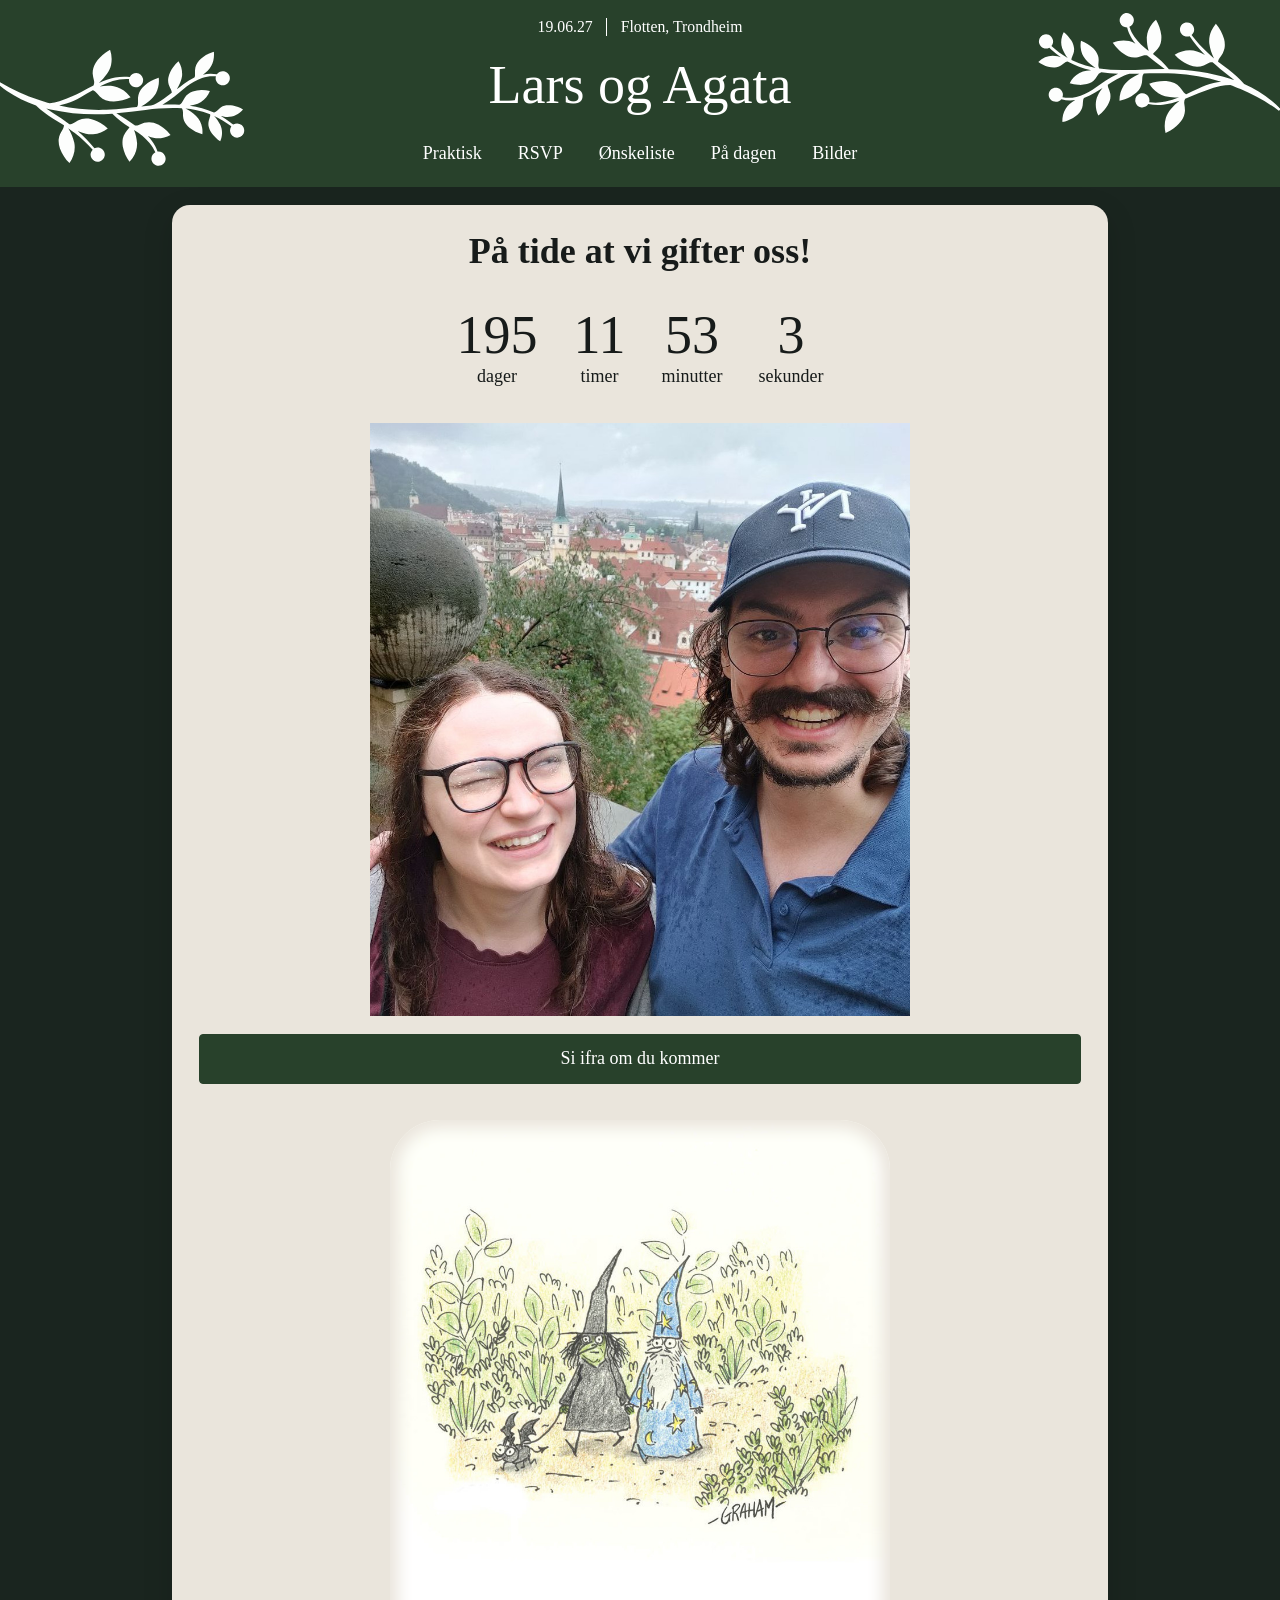
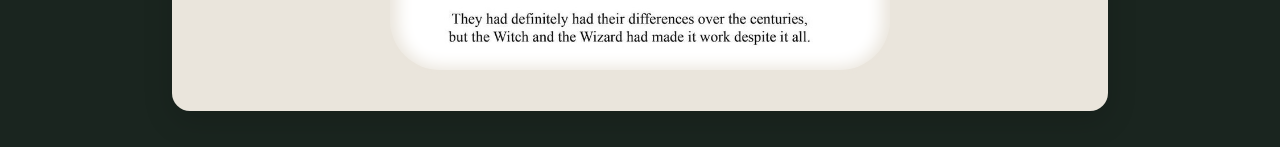
==== index.html @ 9784cf11 "forts" ====
<!DOCTYPE html>
<html lang="nb">
   <head>
    <title>Lars og Agata</title>
    <meta name="viewport" content="width=device-width, initial-scale=1" />
    <link rel="stylesheet" href="style.css" />
    <link rel="icon" href="favicon.svg" type="image/svg+xml">
   </head>
   <body>
      <div id="header"></div>
      <main class="index-text">
         <h1>På tide at vi gifter oss!</h1>
         <div class="index-content">
            <div id="countdown">
               <div class="countdown--card">
                  <div id="countdown--days">-</div>
                  <div class="countdown--label">dager</div>
               </div>
            <div class="countdown--card">
               <div id="countdown--hours">-</div>
               <div class="countdown--label">timer</div>
            </div>
            <div class="countdown--card">
               <div id="countdown--minutes">-</div>
               <div class="countdown--label">minutter</div>
            </div>
            <div class="countdown--card">
               <div id="countdown--seconds">-</div>
               <div class="countdown--label">sekunder</div>
            </div>
         </div>
         <img src="images/us.jpg" class="image-us" />
         <a href="./RSVP.html" class="button">Si ifra om du kommer</a>
      </div>

         <div class="main--bottom">
            <div class="img--blurred-container">
                <img src="./images/WitchWizardLove_cropped.jpg" alt="Heks og trollmann går en tur" class="img--blurred">
                <div class="img--blurred-block"></div>
            </div>
         </div>
      </main>
   </body> 
   <script src="js/include.js"></script>
   <script src="js/countdown.js"></script>
</html>
---- style.css ----
:root {
    --color-primary:  rgb(32, 114, 87);
    --color-primary:  #1F2A24;
    --color-primary:  #28412B;
    --color-bg:rgb(12, 56, 41);
    --color-bg: #28412B;
    --color-bg:rgb(26, 37, 31);
    --color-surface-main:rgb(201, 221, 214);
    --color-surface-main:#F4F1EA;
    --color-surface-main:#EAE5DC;
    --color-text-default: rgb(23, 27, 26);
    --color-text-action: #28412B; 
    --color-surface-action: #28412B; 
    --color-text-on-surface-action: white;
    --color-text-on-primary: white;
    --color-text-on-primary-hover: rgb(231, 205, 205);
    --color-text-on-surface-action-hover: rgb(231, 205, 205);
    --transition: 200ms linear;
    --border-radius-component: 4px;
}

*, ::before, ::after {
    box-sizing: border-box;
    transition: color var(--transition), outline-offset var(--transition);
}

*:focus-visible {
    outline: var(--color-primary) 2px solid;
    outline-offset: 2px;
    box-shadow: 0 0 0 2px var(--color-text-on-primary);
}

a {
    color: var(--color-text-action);
}
html, body {
    margin: 0;
    font-size: 18px;

}
body {
    display: flex;
    flex-direction: column;
    min-height: 100vh;
    background-color: var(--color-bg);
    font-family: Georgia, 'Times New Roman', Times, serif;
    color: var(--color-text-default);
    
}

.banner {
    padding: 1rem 0.5rem 0.75rem 0.5rem;
    background-color: var(--color-primary);
    display: flex;
    gap: 1rem;
    flex-direction: column;
    align-items: center;
    color: var(--color-text-on-primary);

     @media only screen and (max-width: 450px) {
     padding: 1rem .25rem; 
    }
}

.logo {
    font-size: 3rem;
    
}

nav {
    display: flex;
    @media only screen and (max-width: 540px) {
        display: none; 
        flex-direction: column;
    }
}

nav.showMenu {
    display: flex;
}

#nav-button {
    @media only screen and (min-width: 540px) {
        display: none; 
    }

}

.banner a {
    color:inherit;
    display: block;
    text-decoration: none;
    
    &:hover {
        color: var(--color-text-on-primary-hover);
    }
}

.banner__decor {
    fill-rule: evenodd;
    clip-rule: evenodd;
    image-rendering: smooth;
    text-rendering: geometricPrecision;
    shape-rendering: geometricPrecision;
    position: absolute;

    @media only screen and (min-width: 920px) {
        width:186px;
        height:198px;
    }

    @media only screen and (max-width: 920px) {
        display: none;
    }
    
}

.banner__decor--left {
    left: 39px;
    top: 0;
    rotate: 140deg;
}

.banner__decor--right {
    right: 39px;
    top: -17px;
    rotate: -35deg;
}

.nav-link {
    padding: .5rem 1rem;
}

.date-place {
    display: flex;
    gap: .75rem;
    font-size: .875rem;
}

.date-place--separator {
    border-left: 1px solid var(--color-text-on-primary);
}

h1, h2 {
    font-family: "Palatino Linotype", Palatino, serif;
}

h1, h2, h3, h4 {
    margin-block: 0 0.4em;
    padding-top: 0.7em;
}

p {
    margin-block: 0 1em;
}

main {
    min-height: 100%;
    display: flex;
    flex-direction: column;
    position: relative;
    flex: 1;
    width: 52rem;
    margin-inline: auto;
    margin-block: 1rem 2rem;
    border-radius: 1rem;
    padding-inline: 1.5rem;
    background-color: var(--color-surface-main);
    box-shadow: 0 10px 30px rgba(0,0,0,0.15);
    @media only screen and (max-width: 940px) {
        margin-block: 0;
        width: 100%;
        padding-inline: 1rem;
        border-radius: 0;
    }
}

.index-text {
    text-align: center;
}

.index-content {
    display: flex;
    flex-direction: column;
    gap: 1rem;
}

.image-us {
    max-width: 30rem;
    align-self: center;
}

#countdown {
    font-size: 3rem;
    display: flex;
    gap: 2rem;
    justify-content: center;
    margin: 1rem;
    @media only screen and (max-width: 450px) {
        font-size: 2rem; 
        gap: 1.5rem; 
    }
}

.countdown--label {
    font-size: 1rem;

}

button, .button {
    cursor: pointer;
    background-color: var(--color-surface-action);
    border: 1px solid var(--color-surface-action);
    color: var(--color-text-on-surface-action);
    font-family: inherit;
    font-size: 1rem;
    padding: .75rem;
    border-radius: var(--border-radius-component);
    text-decoration: none;
    &:hover {
        color: var(--color-text-on-surface-action-hover);
    }
    &:has(svg) {
        display: flex;
        gap: .25rem;
        align-items: center;
    }
    svg {
        color: inherit;
        stroke-color: inherit;
    }
}

.qr-container {
    display: flex;
    flex-direction: column;
    align-items: center;
    gap: 1rem;
    align-self: center;
    border: 1px solid var(--color-bg);
    background-color: white;
    border-radius: var(--border-radius-component);
    padding: 1rem;
    max-width: 20rem;

    img {
        width: 100%;
    }
    a {
        font-size: 1.5rem;
    }
}

.main--bottom {
    margin-top: auto;
    padding-block-start: 2rem;
}

.img--blurred-container {
    margin: auto;
    border-radius: 50px;
    margin-block-end: 2rem;
    margin-inline-start: 50%;
    transform: translate(-50%);
    width: 500px;   

    @media only screen and (max-width: 500px) {
     width: 100%;   
    }
}

.img--blurred {
    border-radius: 50px;
    width: 100%;
}

.img--blurred-block {
    width: 100%;
    position: absolute;
    bottom: 0px;
    top: 0px;
    box-shadow: inset 0 0 16px 8px var(--color-surface-main);
    border-radius: 50px;
}
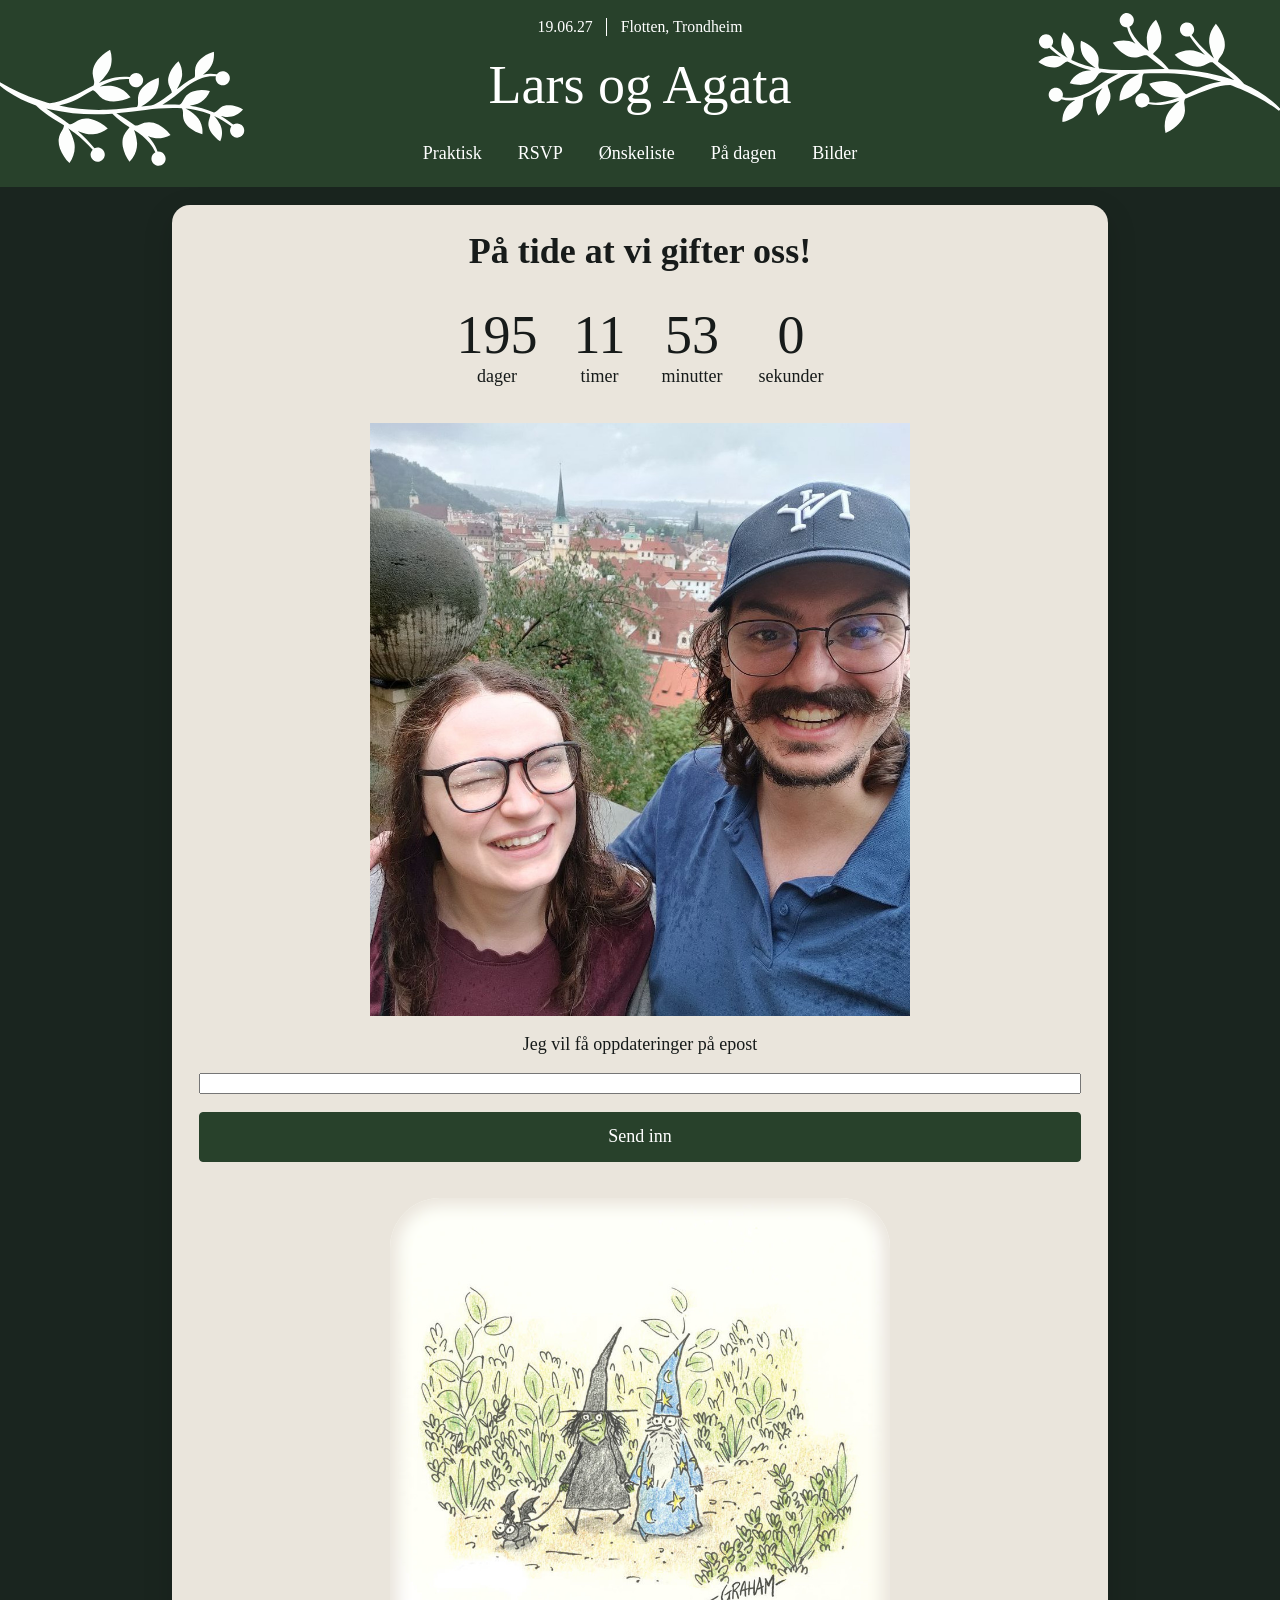
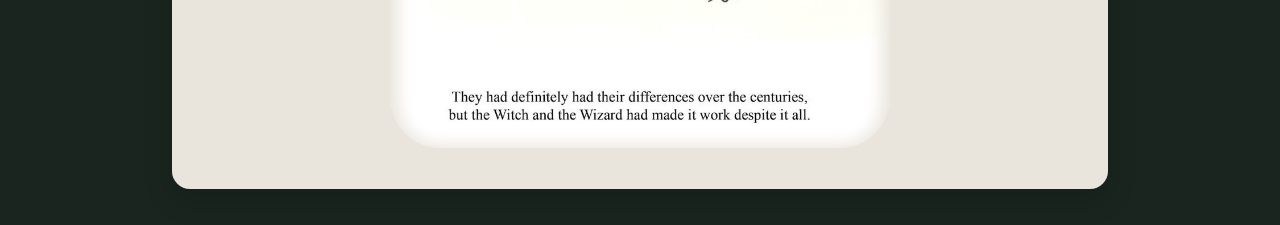
==== commit ee6d3a17: "forts" ====
--- a/index.html
+++ b/index.html
@@ -13,24 +13,34 @@
          <div class="index-content">
             <div id="countdown">
                <div class="countdown--card">
-                  <div id="countdown--days">-</div>
+                  <div id="countdown--days">
+                     <span class="loader" />
+                  </div>
                   <div class="countdown--label">dager</div>
                </div>
-            <div class="countdown--card">
-               <div id="countdown--hours">-</div>
-               <div class="countdown--label">timer</div>
+               <div class="countdown--card">
+                  <div id="countdown--hours">
+                     <span class="loader" />
+                  </div>
+                  <div class="countdown--label">timer</div>
+               </div>
+               <div class="countdown--card">
+                  <div id="countdown--minutes">
+                     <span class="loader" />
+                  </div>
+                  <div class="countdown--label">minutter</div>
+               </div>
+               <div class="countdown--card">
+                  <div id="countdown--seconds">
+                     <span class="loader" />
+                  </div>
+                  <div class="countdown--label">sekunder</div>
+               </div>
             </div>
-            <div class="countdown--card">
-               <div id="countdown--minutes">-</div>
-               <div class="countdown--label">minutter</div>
-            </div>
-            <div class="countdown--card">
-               <div id="countdown--seconds">-</div>
-               <div class="countdown--label">sekunder</div>
-            </div>
-         </div>
-         <img src="images/us.jpg" class="image-us" />
-         <a href="./RSVP.html" class="button">Si ifra om du kommer</a>
+            <img src="images/us.jpg" class="image-us" />
+            <label for="updates">Jeg vil få oppdateringer på epost</label>
+            <input id="updates" />
+            <button>Send inn</button>
       </div>
 
          <div class="main--bottom">
--- a/style.css
+++ b/style.css
@@ -186,8 +186,13 @@
 }
 
 .image-us {
-    max-width: 30rem;
+    width: 540px;
     align-self: center;
+    @media only screen and (max-width: 560px) {
+        width: 100%;
+        margin-inline: -1rem;
+    }
+
 }
 
 #countdown {
@@ -281,4 +286,23 @@
     top: 0px;
     box-shadow: inset 0 0 16px 8px var(--color-surface-main);
     border-radius: 50px;
-}+}
+
+.loader {
+    width: 0.95em;
+    height: 0.95em;
+    border: 4px solid var(--color-text-action);
+    border-bottom-color: transparent;
+    border-radius: 50%;
+    display: inline-block;
+    animation: rotation 1s linear infinite;
+}
+
+@keyframes rotation {
+    0% {
+        transform: rotate(0deg);
+    }
+    100% {
+        transform: rotate(360deg);
+    }
+} 
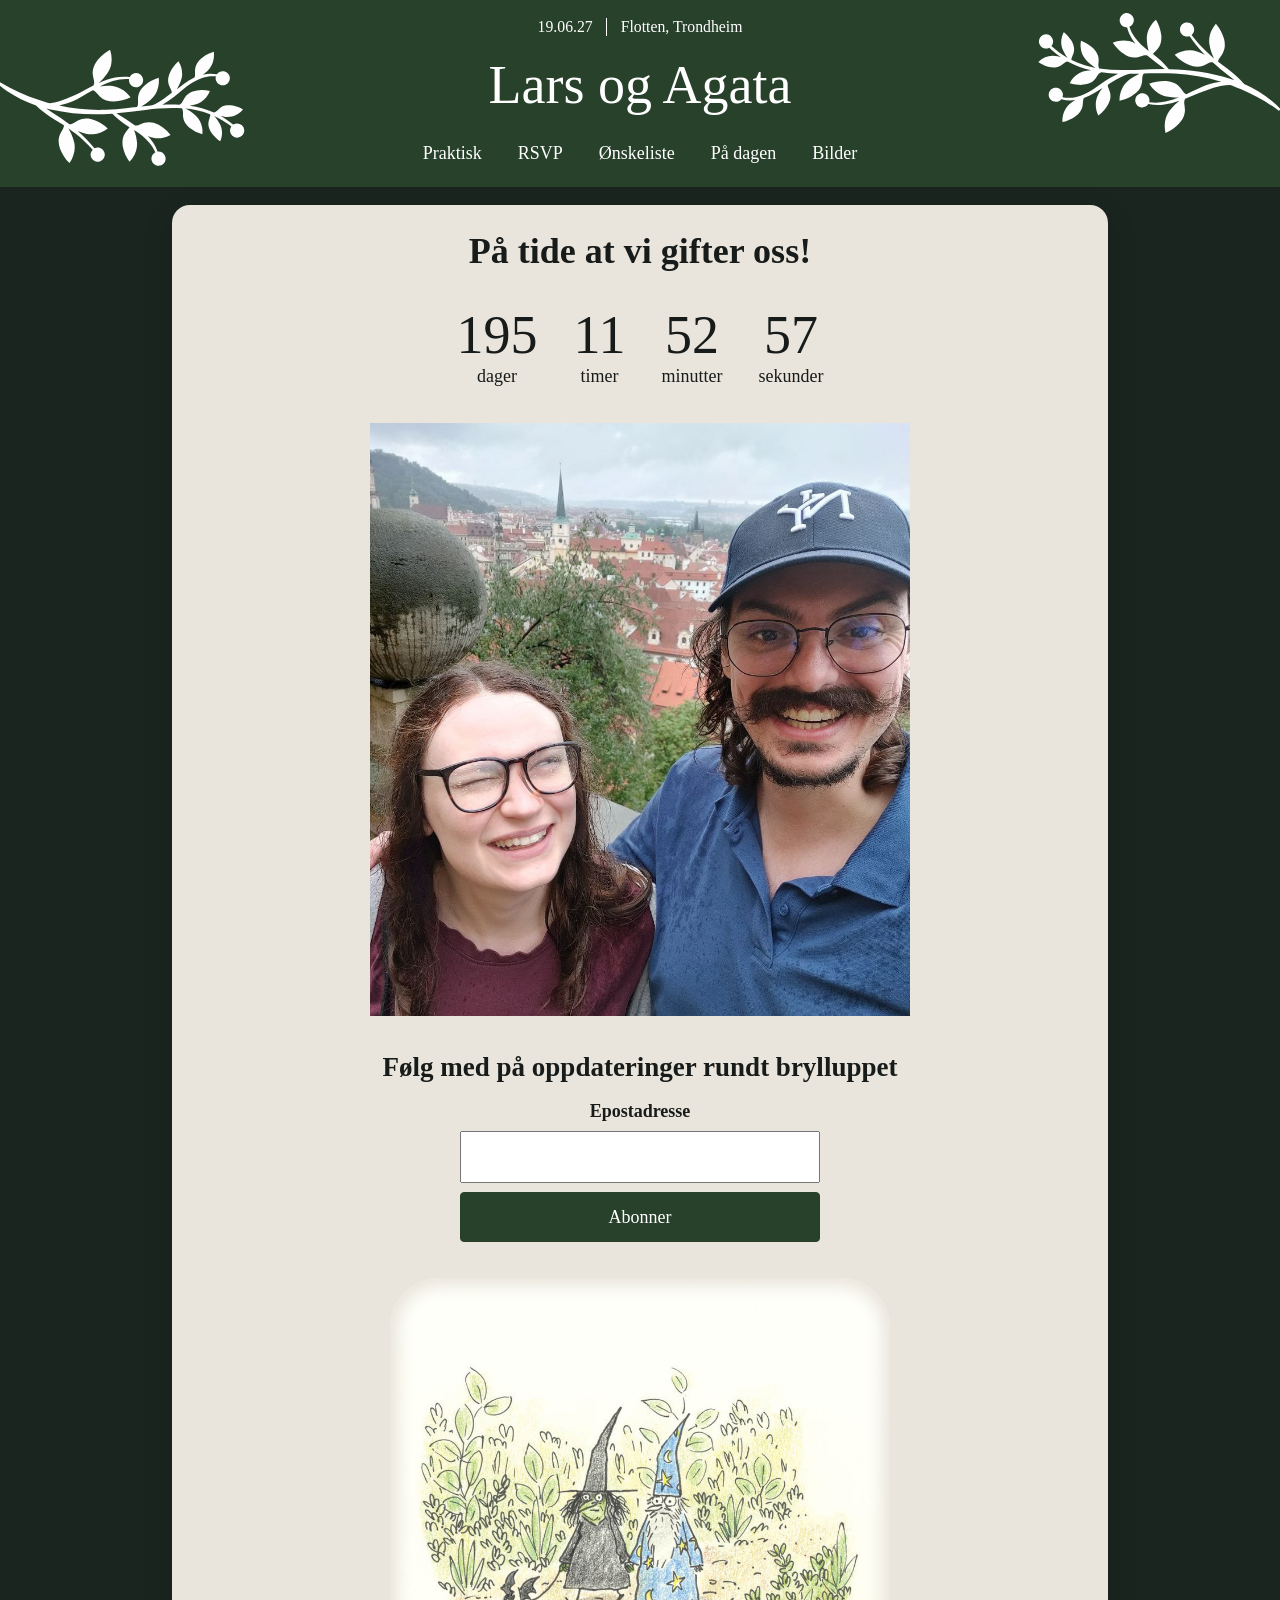
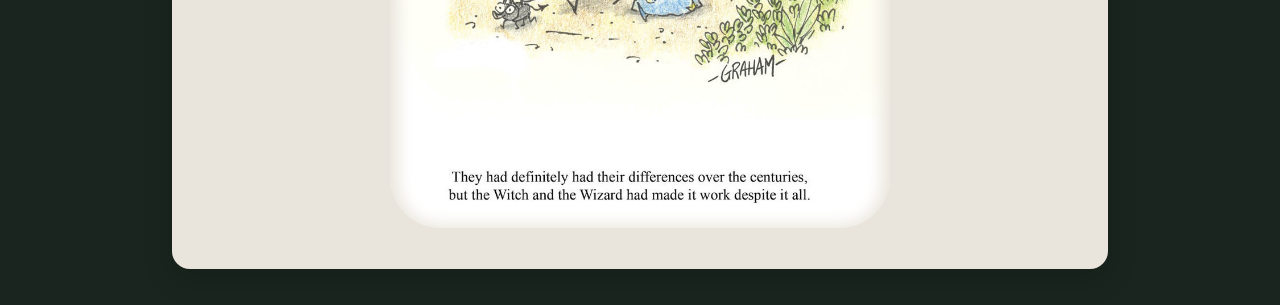
==== commit 4aeb1601: "newsletter setup" ====
--- a/index.html
+++ b/index.html
@@ -37,10 +37,22 @@
                   <div class="countdown--label">sekunder</div>
                </div>
             </div>
-            <img src="images/us.jpg" class="image-us" />
-            <label for="updates">Jeg vil få oppdateringer på epost</label>
-            <input id="updates" />
-            <button>Send inn</button>
+            <img src="images/us.jpg" class="image-us" alt="Agata og Lars" />
+            <form
+               action="https://buttondown.com/api/emails/embed-subscribe/largehendrix"
+               method="post"
+            >
+               <h2>
+                  Følg med på oppdateringer rundt brylluppet
+               </h2>
+
+               <div class="newsletter-form-group">
+                  
+                  <label for="bd-email">Epostadresse</label>
+                  <input type="email" name="email" id="bd-email" />
+                  <button type="submit">Abonner</button>
+               </div>
+            </form>
       </div>
 
          <div class="main--bottom">
--- a/style.css
+++ b/style.css
@@ -209,7 +209,7 @@
 
 .countdown--label {
     font-size: 1rem;
-
+    
 }
 
 button, .button {
@@ -236,6 +236,29 @@
     }
 }
 
+.newsletter-form-group {
+    display: flex;
+    flex-direction: column;
+    gap: .5rem;;
+    margin-top: 1rem;
+    margin-inline: auto;
+    
+    @media only screen and (min-width: 500px) {
+        width: 20rem;
+    }
+}
+
+label {
+    font-weight: 600;
+}
+
+input {
+    font-family: inherit;
+    font-size: 1rem;
+    padding: .75rem;
+
+}
+
 .qr-container {
     display: flex;
     flex-direction: column;
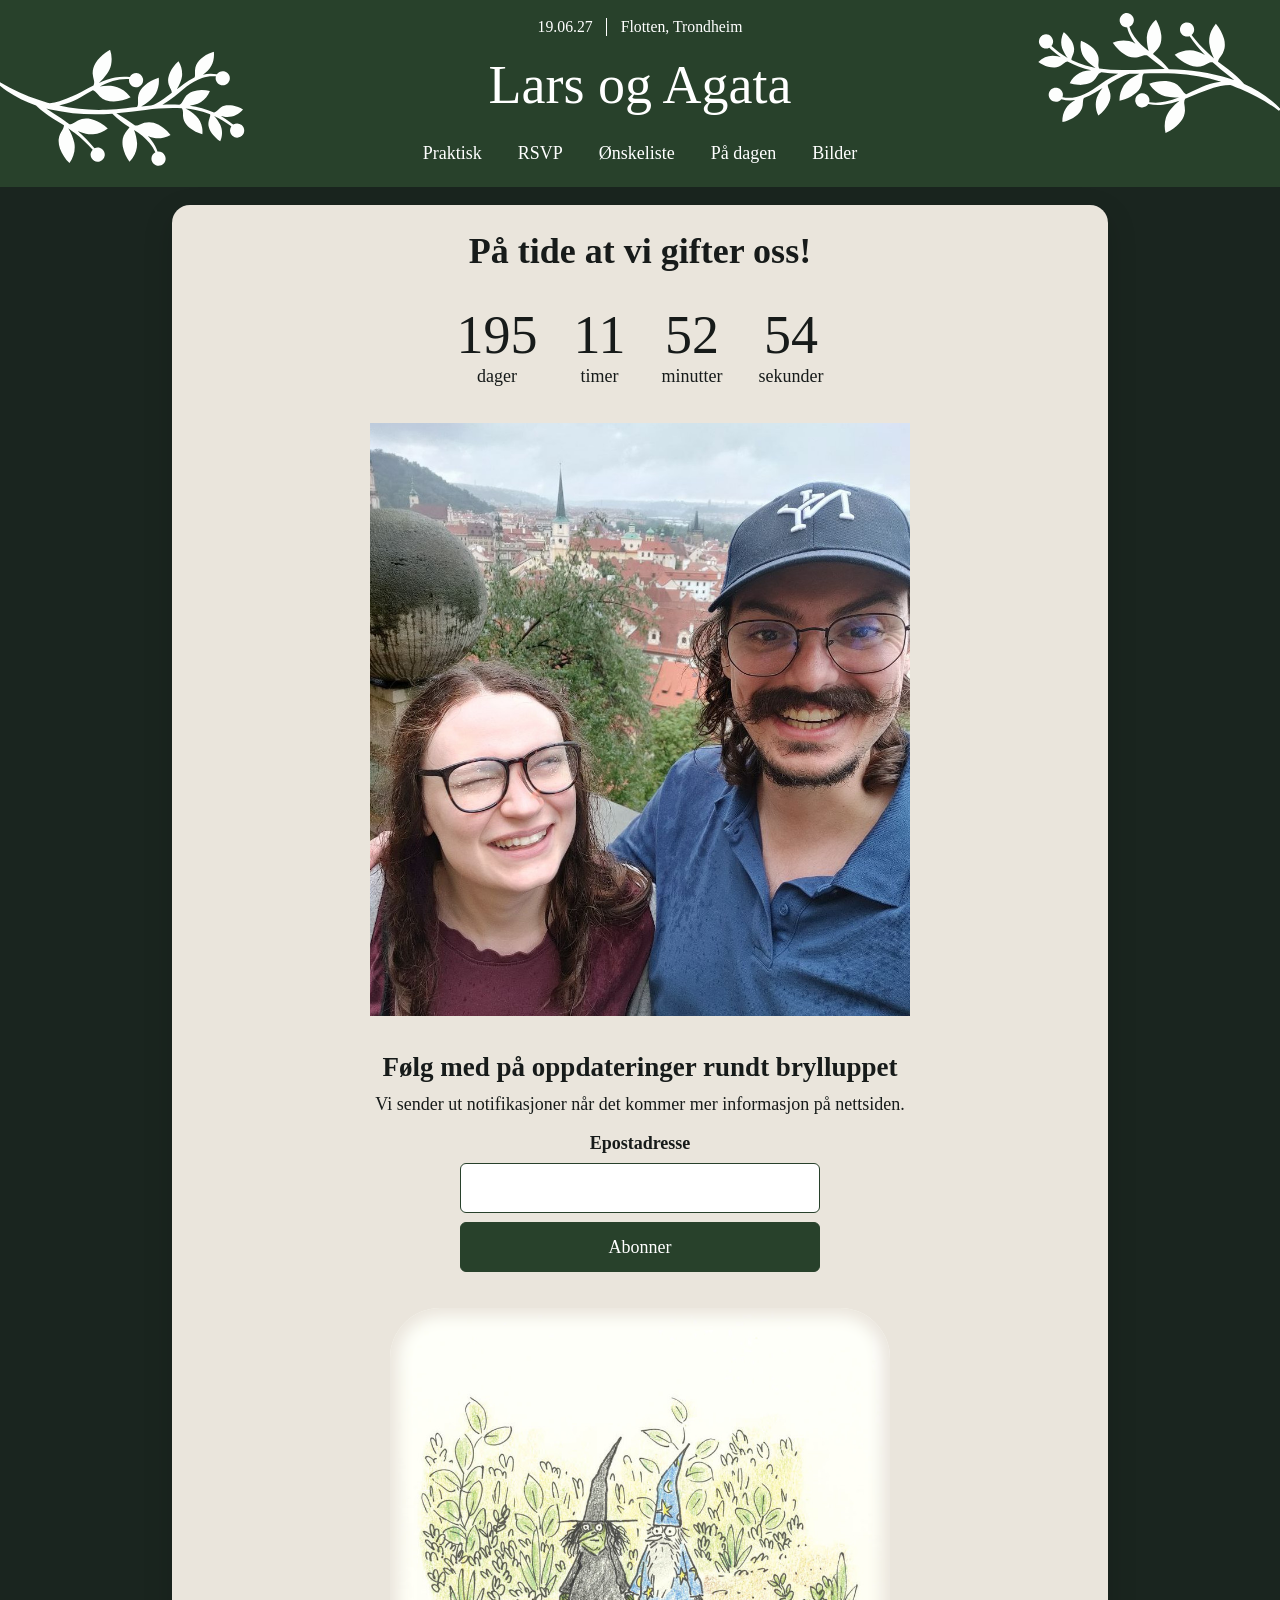
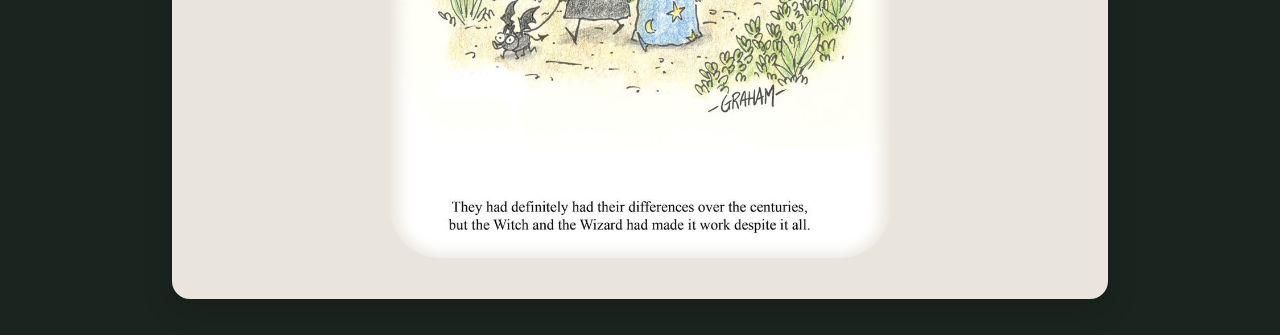
==== commit a4c7f18e: "forts" ====
--- a/index.html
+++ b/index.html
@@ -45,9 +45,8 @@
                <h2>
                   Følg med på oppdateringer rundt brylluppet
                </h2>
-
+               <p>Vi sender ut notifikasjoner når det kommer mer informasjon på nettsiden.</p>
                <div class="newsletter-form-group">
-                  
                   <label for="bd-email">Epostadresse</label>
                   <input type="email" name="email" id="bd-email" />
                   <button type="submit">Abonner</button>
--- a/style.css
+++ b/style.css
@@ -16,7 +16,7 @@
     --color-text-on-primary-hover: rgb(231, 205, 205);
     --color-text-on-surface-action-hover: rgb(231, 205, 205);
     --transition: 200ms linear;
-    --border-radius-component: 4px;
+    --border-radius-component: 6px;
 }
 
 *, ::before, ::after {
@@ -256,6 +256,8 @@
     font-family: inherit;
     font-size: 1rem;
     padding: .75rem;
+    border-radius: var(--border-radius-component);
+    border: 1px solid var(--color-surface-action);
 
 }
 
@@ -270,6 +272,7 @@
     border-radius: var(--border-radius-component);
     padding: 1rem;
     max-width: 20rem;
+    margin-block-start: 1rem;
 
     img {
         width: 100%;
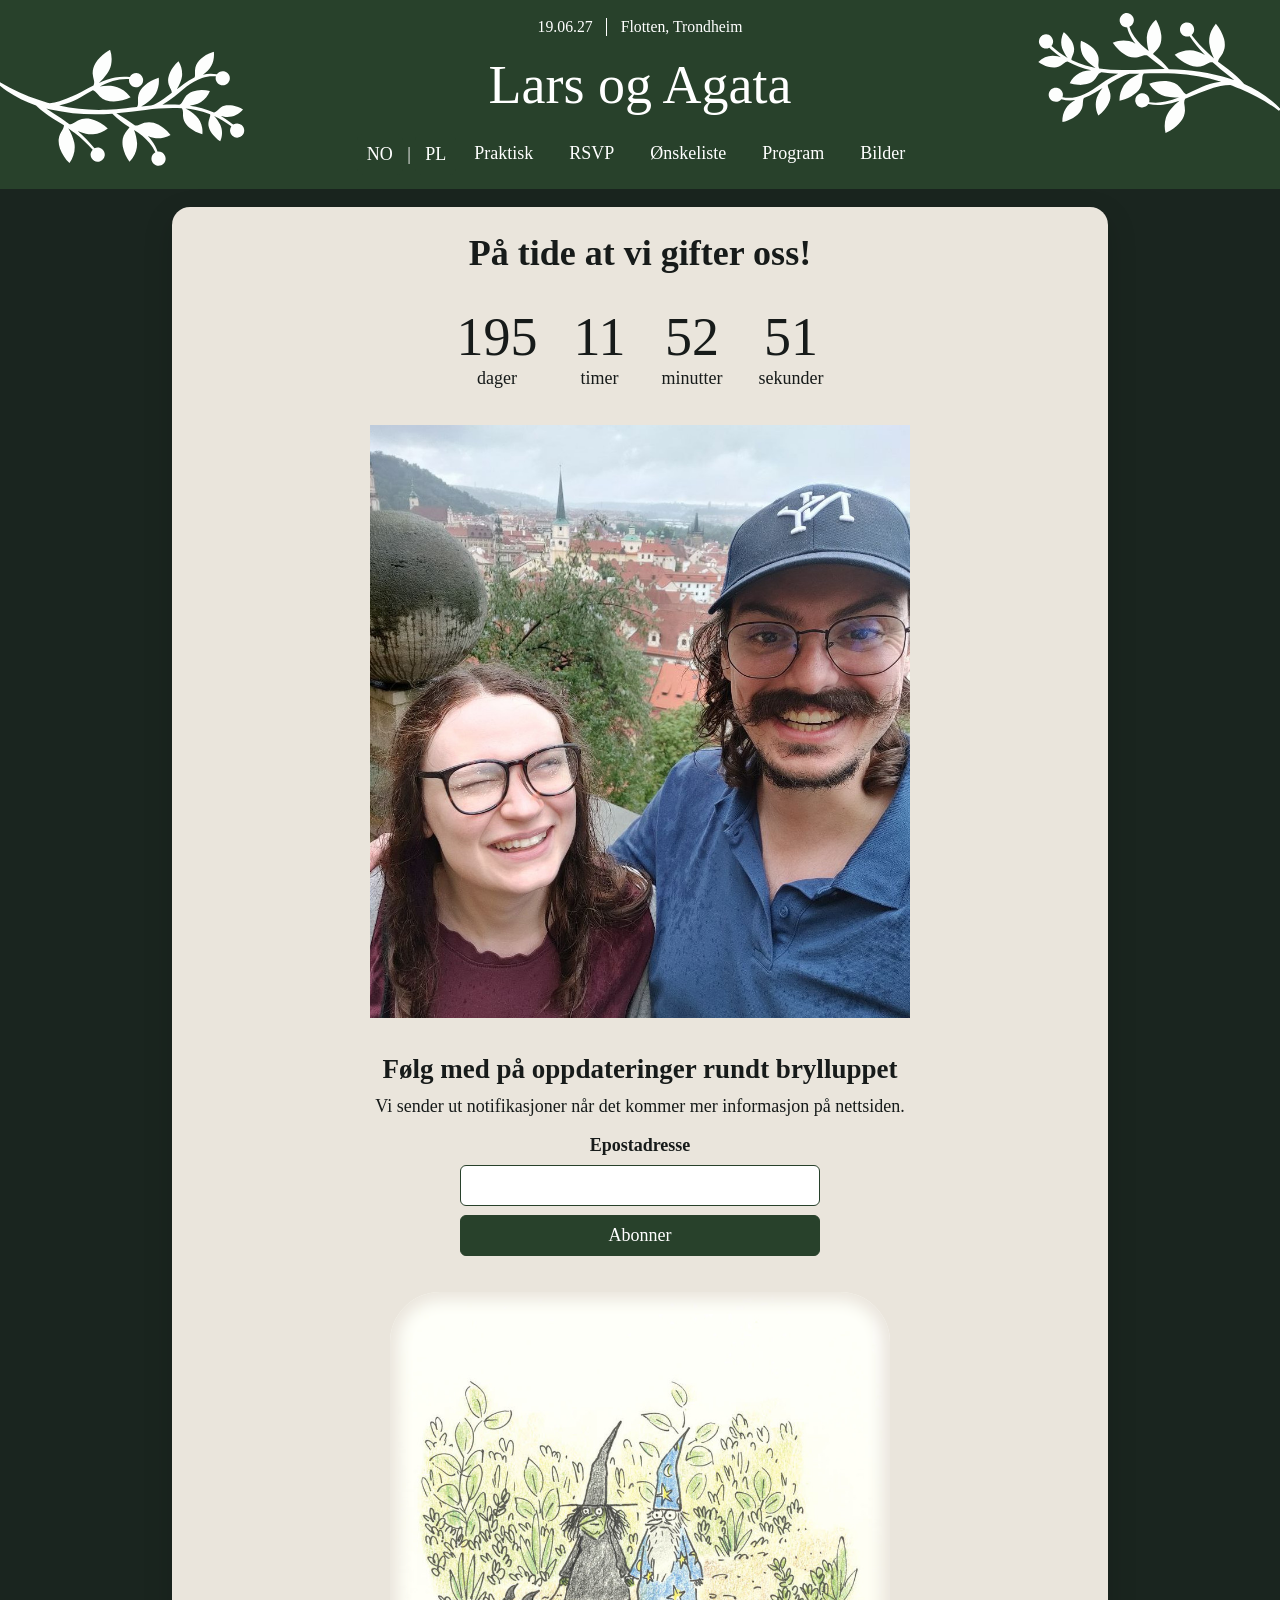
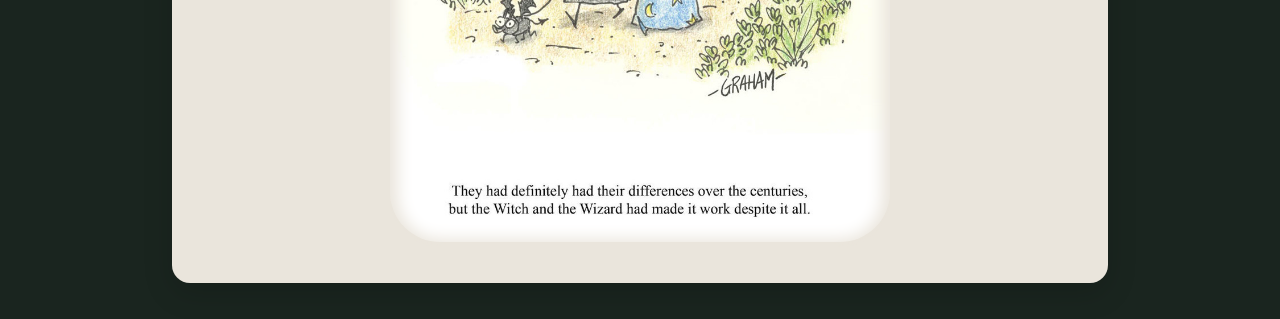
==== commit 39a31ba4: "i18n" ====
--- a/index.html
+++ b/index.html
@@ -9,32 +9,32 @@
    <body>
       <div id="header"></div>
       <main class="index-text">
-         <h1>På tide at vi gifter oss!</h1>
+         <h1 data-i18n="itsTime">På tide at vi gifter oss!</h1>
          <div class="index-content">
             <div id="countdown">
                <div class="countdown--card">
                   <div id="countdown--days">
                      <span class="loader" />
                   </div>
-                  <div class="countdown--label">dager</div>
+                  <div class="countdown--label" data-i18n="days">dager</div>
                </div>
                <div class="countdown--card">
                   <div id="countdown--hours">
                      <span class="loader" />
                   </div>
-                  <div class="countdown--label">timer</div>
+                  <div class="countdown--label" data-i18n="hours">timer</div>
                </div>
                <div class="countdown--card">
                   <div id="countdown--minutes">
                      <span class="loader" />
                   </div>
-                  <div class="countdown--label">minutter</div>
+                  <div class="countdown--label" data-i18n="minutes">minutter</div>
                </div>
                <div class="countdown--card">
                   <div id="countdown--seconds">
                      <span class="loader" />
                   </div>
-                  <div class="countdown--label">sekunder</div>
+                  <div class="countdown--label" data-i18n="seconds">sekunder</div>
                </div>
             </div>
             <img src="images/us.jpg" class="image-us" alt="Agata og Lars" />
@@ -42,14 +42,14 @@
                action="https://buttondown.com/api/emails/embed-subscribe/largehendrix"
                method="post"
             >
-               <h2>
+               <h2 data-i18n="follow">
                   Følg med på oppdateringer rundt brylluppet
                </h2>
-               <p>Vi sender ut notifikasjoner når det kommer mer informasjon på nettsiden.</p>
+               <p data-i18n="notifications">Vi sender ut notifikasjoner når det kommer mer informasjon på nettsiden.</p>
                <div class="newsletter-form-group">
-                  <label for="bd-email">Epostadresse</label>
+                  <label for="bd-email" data-i18n="email">Epostadresse</label>
                   <input type="email" name="email" id="bd-email" />
-                  <button type="submit">Abonner</button>
+                  <button type="submit" data-i18n="subscribe">Abonner</button>
                </div>
             </form>
       </div>
--- a/style.css
+++ b/style.css
@@ -69,7 +69,7 @@
 
 nav {
     display: flex;
-    @media only screen and (max-width: 540px) {
+    @media only screen and (max-width: 690px) {
         display: none; 
         flex-direction: column;
     }
@@ -80,7 +80,7 @@
 }
 
 #nav-button {
-    @media only screen and (min-width: 540px) {
+    @media only screen and (min-width: 690px) {
         display: none; 
     }
 
@@ -103,13 +103,10 @@
     text-rendering: geometricPrecision;
     shape-rendering: geometricPrecision;
     position: absolute;
-
-    @media only screen and (min-width: 920px) {
-        width:186px;
-        height:198px;
-    }
-
-    @media only screen and (max-width: 920px) {
+    width:186px;
+    height:198px;
+
+    @media only screen and (max-width: 1160px) {
         display: none;
     }
     
@@ -219,7 +216,7 @@
     color: var(--color-text-on-surface-action);
     font-family: inherit;
     font-size: 1rem;
-    padding: .75rem;
+    padding: .5rem;
     border-radius: var(--border-radius-component);
     text-decoration: none;
     &:hover {
@@ -255,7 +252,7 @@
 input {
     font-family: inherit;
     font-size: 1rem;
-    padding: .75rem;
+    padding: .5rem;
     border-radius: var(--border-radius-component);
     border: 1px solid var(--color-surface-action);
 
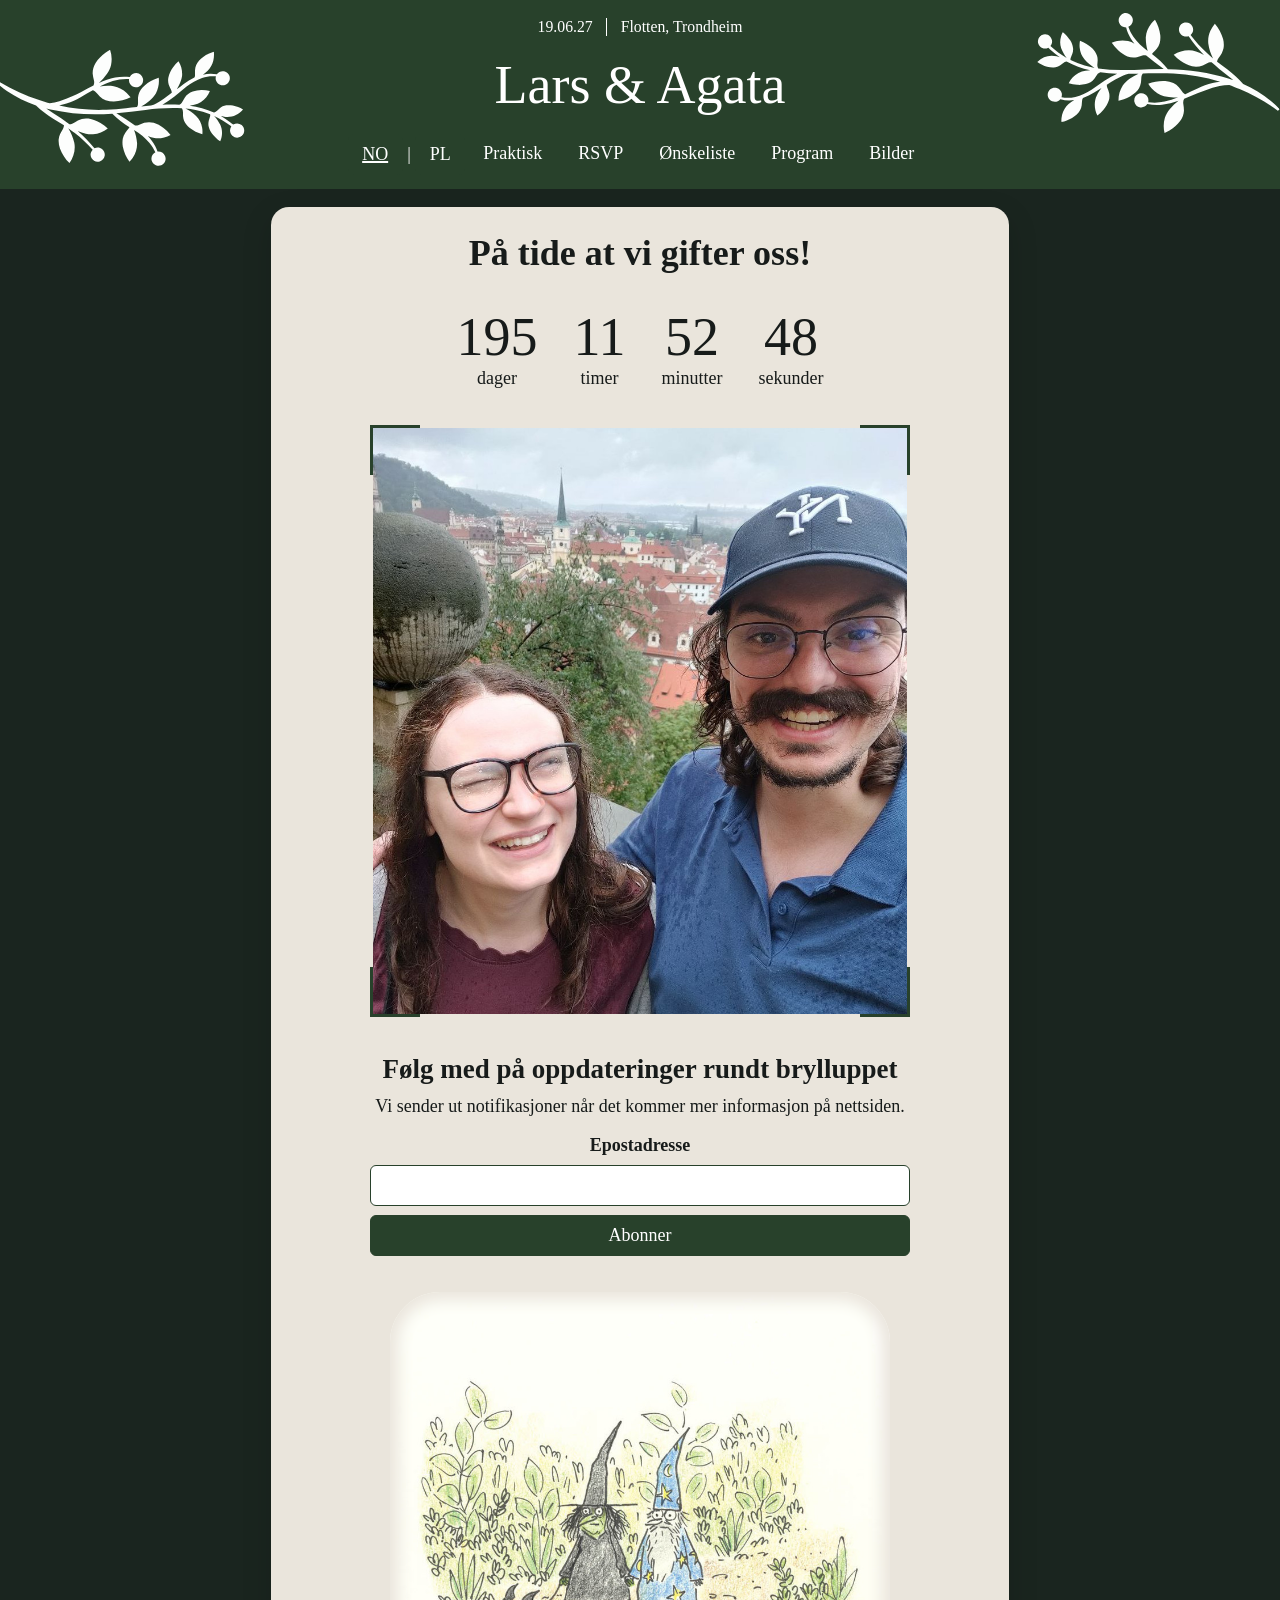
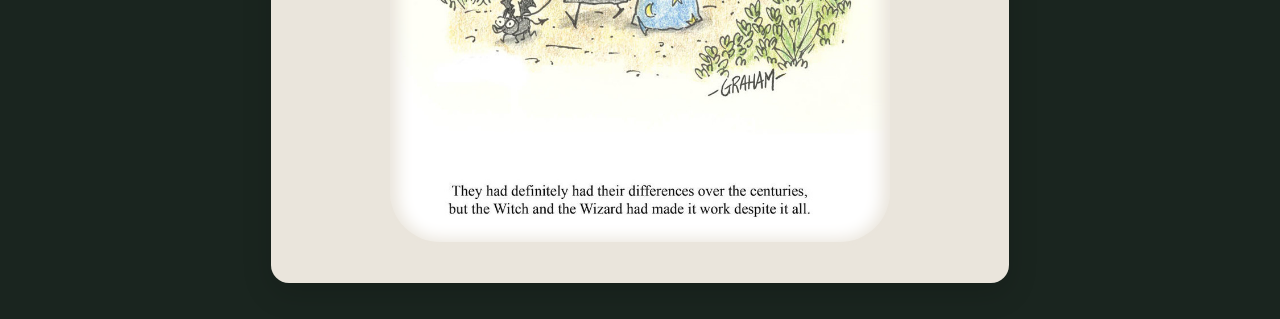
==== commit cc98d8f2: "lang" ====
--- a/index.html
+++ b/index.html
@@ -1,7 +1,7 @@
 <!DOCTYPE html>
 <html lang="nb">
    <head>
-    <title>Lars og Agata</title>
+    <title>Lars & Agata</title>
     <meta name="viewport" content="width=device-width, initial-scale=1" />
     <link rel="stylesheet" href="style.css" />
     <link rel="icon" href="favicon.svg" type="image/svg+xml">
--- a/style.css
+++ b/style.css
@@ -1,20 +1,14 @@
 :root {
-    --color-primary:  rgb(32, 114, 87);
-    --color-primary:  #1F2A24;
     --color-primary:  #28412B;
-    --color-bg:rgb(12, 56, 41);
-    --color-bg: #28412B;
     --color-bg:rgb(26, 37, 31);
-    --color-surface-main:rgb(201, 221, 214);
-    --color-surface-main:#F4F1EA;
     --color-surface-main:#EAE5DC;
     --color-text-default: rgb(23, 27, 26);
     --color-text-action: #28412B; 
     --color-surface-action: #28412B; 
     --color-text-on-surface-action: white;
     --color-text-on-primary: white;
-    --color-text-on-primary-hover: rgb(231, 205, 205);
-    --color-text-on-surface-action-hover: rgb(231, 205, 205);
+    --color-text-on-primary-hover: rgb(230, 210, 210);
+    --color-text-on-surface-action-hover: rgb(230, 210, 210);
     --transition: 200ms linear;
     --border-radius-component: 6px;
 }
@@ -73,6 +67,11 @@
         display: none; 
         flex-direction: column;
     }
+}
+
+nav button[aria-checked="true"] {
+    text-decoration: underline;
+    text-decoration-thickness: 2px;
 }
 
 nav.showMenu {
@@ -119,7 +118,7 @@
 }
 
 .banner__decor--right {
-    right: 39px;
+    right: 40px;
     top: -17px;
     rotate: -35deg;
 }
@@ -157,14 +156,14 @@
     flex-direction: column;
     position: relative;
     flex: 1;
-    width: 52rem;
+    width: 41rem;
     margin-inline: auto;
     margin-block: 1rem 2rem;
     border-radius: 1rem;
-    padding-inline: 1.5rem;
+    padding-inline: 3rem;
     background-color: var(--color-surface-main);
     box-shadow: 0 10px 30px rgba(0,0,0,0.15);
-    @media only screen and (max-width: 940px) {
+    @media only screen and (max-width: 800px) {
         margin-block: 0;
         width: 100%;
         padding-inline: 1rem;
@@ -185,9 +184,16 @@
 .image-us {
     width: 540px;
     align-self: center;
+    --s: 50px; /* the size on the corner */
+    border: 3px solid var(--color-primary);
+    mask:
+        conic-gradient(at var(--s) var(--s),#0000 75%,#000 0)
+        0 0/calc(100% - var(--s)) calc(100% - var(--s)),
+        linear-gradient(#000 0 0) content-box;
+
     @media only screen and (max-width: 560px) {
         width: 100%;
-        margin-inline: -1rem;
+        
     }
 
 }
@@ -206,7 +212,6 @@
 
 .countdown--label {
     font-size: 1rem;
-    
 }
 
 button, .button {
@@ -233,6 +238,10 @@
     }
 }
 
+nav button {
+    padding-inline: .75rem;
+}
+
 .newsletter-form-group {
     display: flex;
     flex-direction: column;
@@ -240,8 +249,8 @@
     margin-top: 1rem;
     margin-inline: auto;
     
-    @media only screen and (min-width: 500px) {
-        width: 20rem;
+    @media only screen and (min-width: 600px) {
+        width: 30rem;
     }
 }
 
@@ -255,7 +264,6 @@
     padding: .5rem;
     border-radius: var(--border-radius-component);
     border: 1px solid var(--color-surface-action);
-
 }
 
 .qr-container {
@@ -328,4 +336,18 @@
     100% {
         transform: rotate(360deg);
     }
-} +} 
+
+.sr-only {
+    position: absolute;
+    overflow: hidden  ;
+    white-space: nowrap;
+    width: 1px;
+    height: 1px;
+    margin: -1px;
+    padding: 0;
+    border: 0;
+    clip: rect(1px 1px 1px 1px);
+    -webkit-clip-path: inset(50%);
+    clip-path: inset(50%);
+}
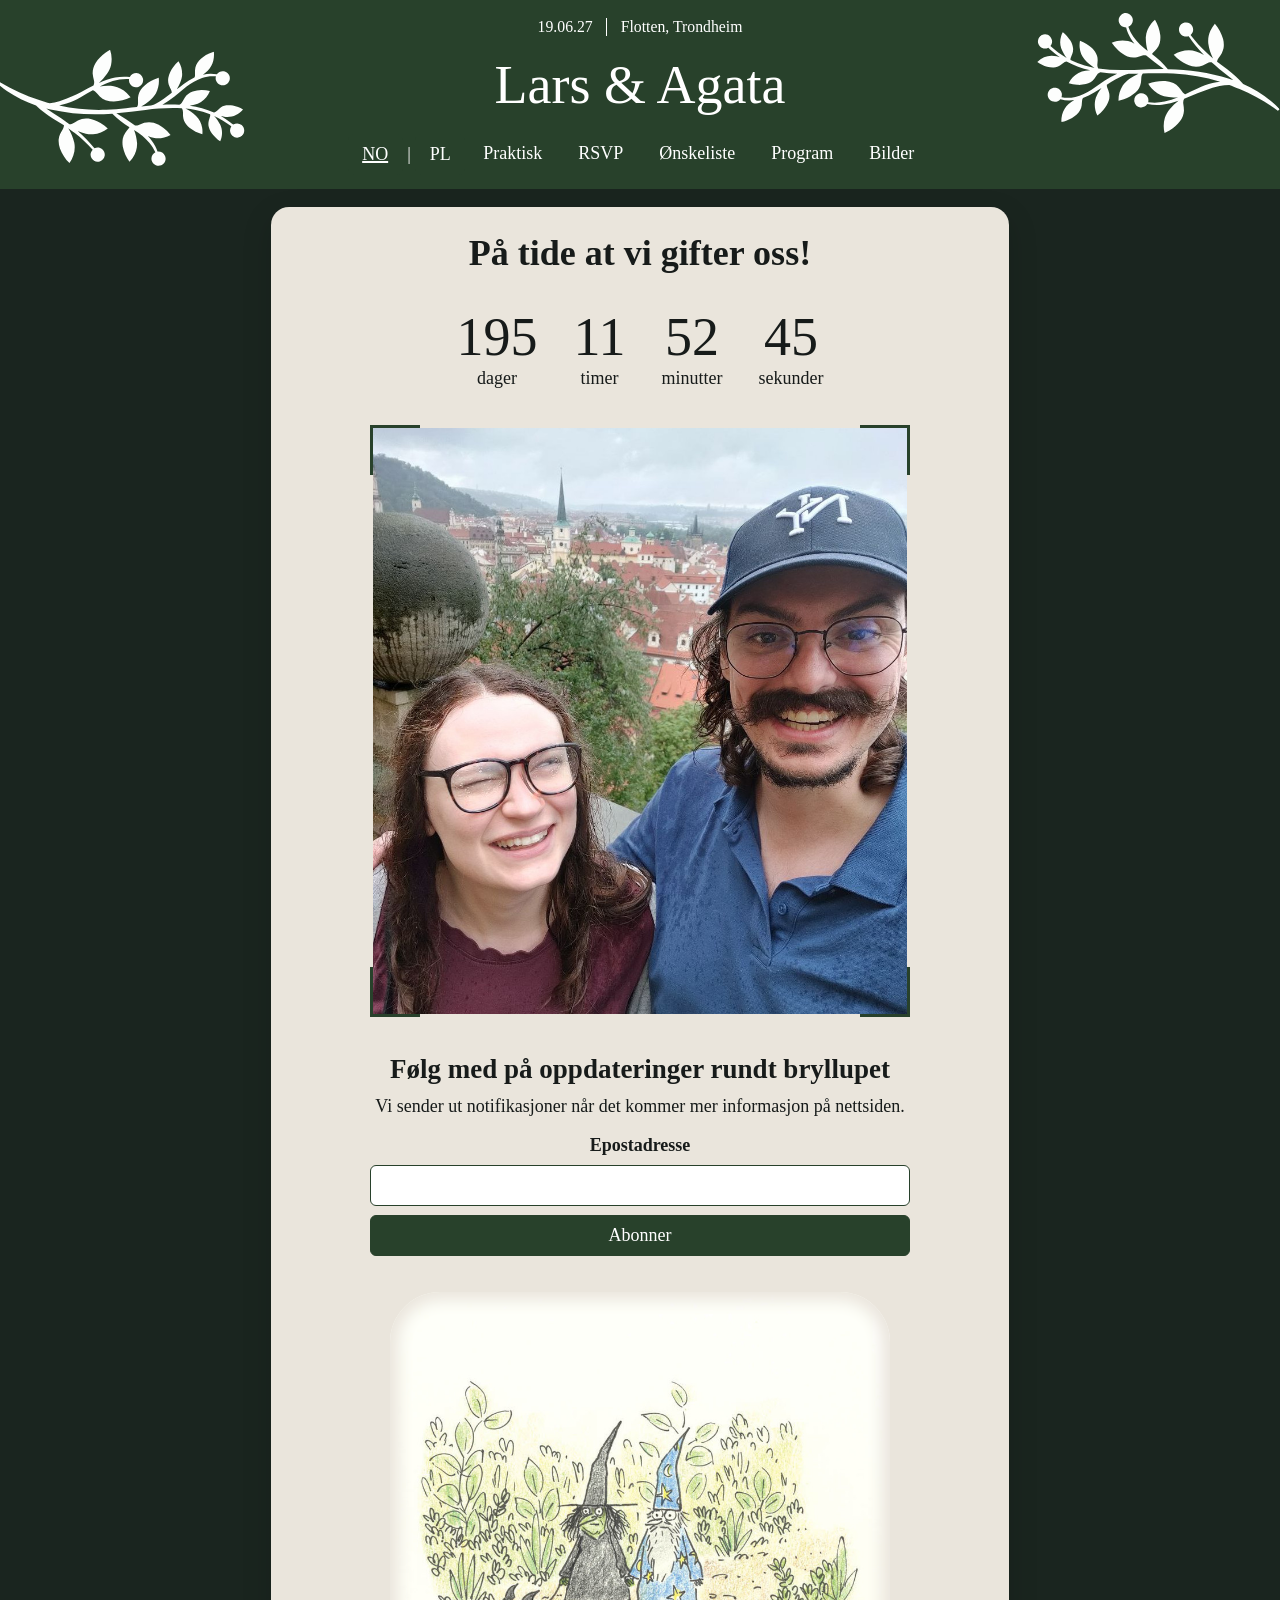
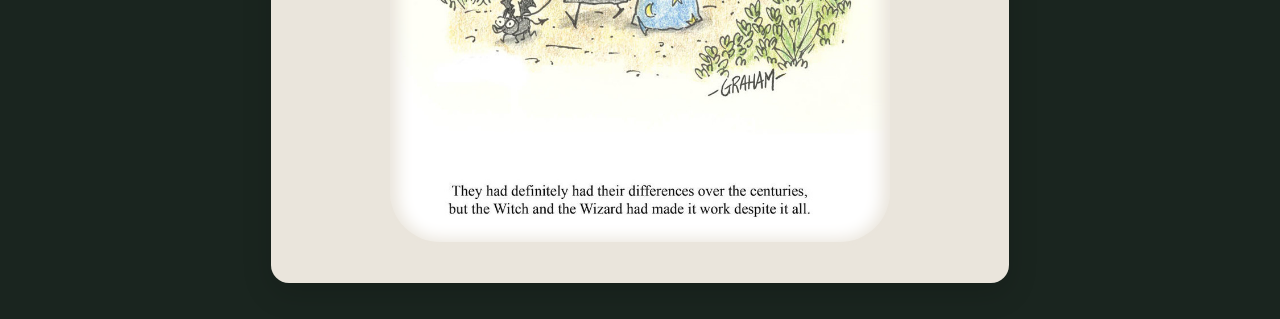
==== commit 81607d0a: "fikser tekst" ====
--- a/index.html
+++ b/index.html
@@ -43,7 +43,7 @@
                method="post"
             >
                <h2 data-i18n="follow">
-                  Følg med på oppdateringer rundt brylluppet
+                  Følg med på oppdateringer rundt bryllupet
                </h2>
                <p data-i18n="notifications">Vi sender ut notifikasjoner når det kommer mer informasjon på nettsiden.</p>
                <div class="newsletter-form-group">
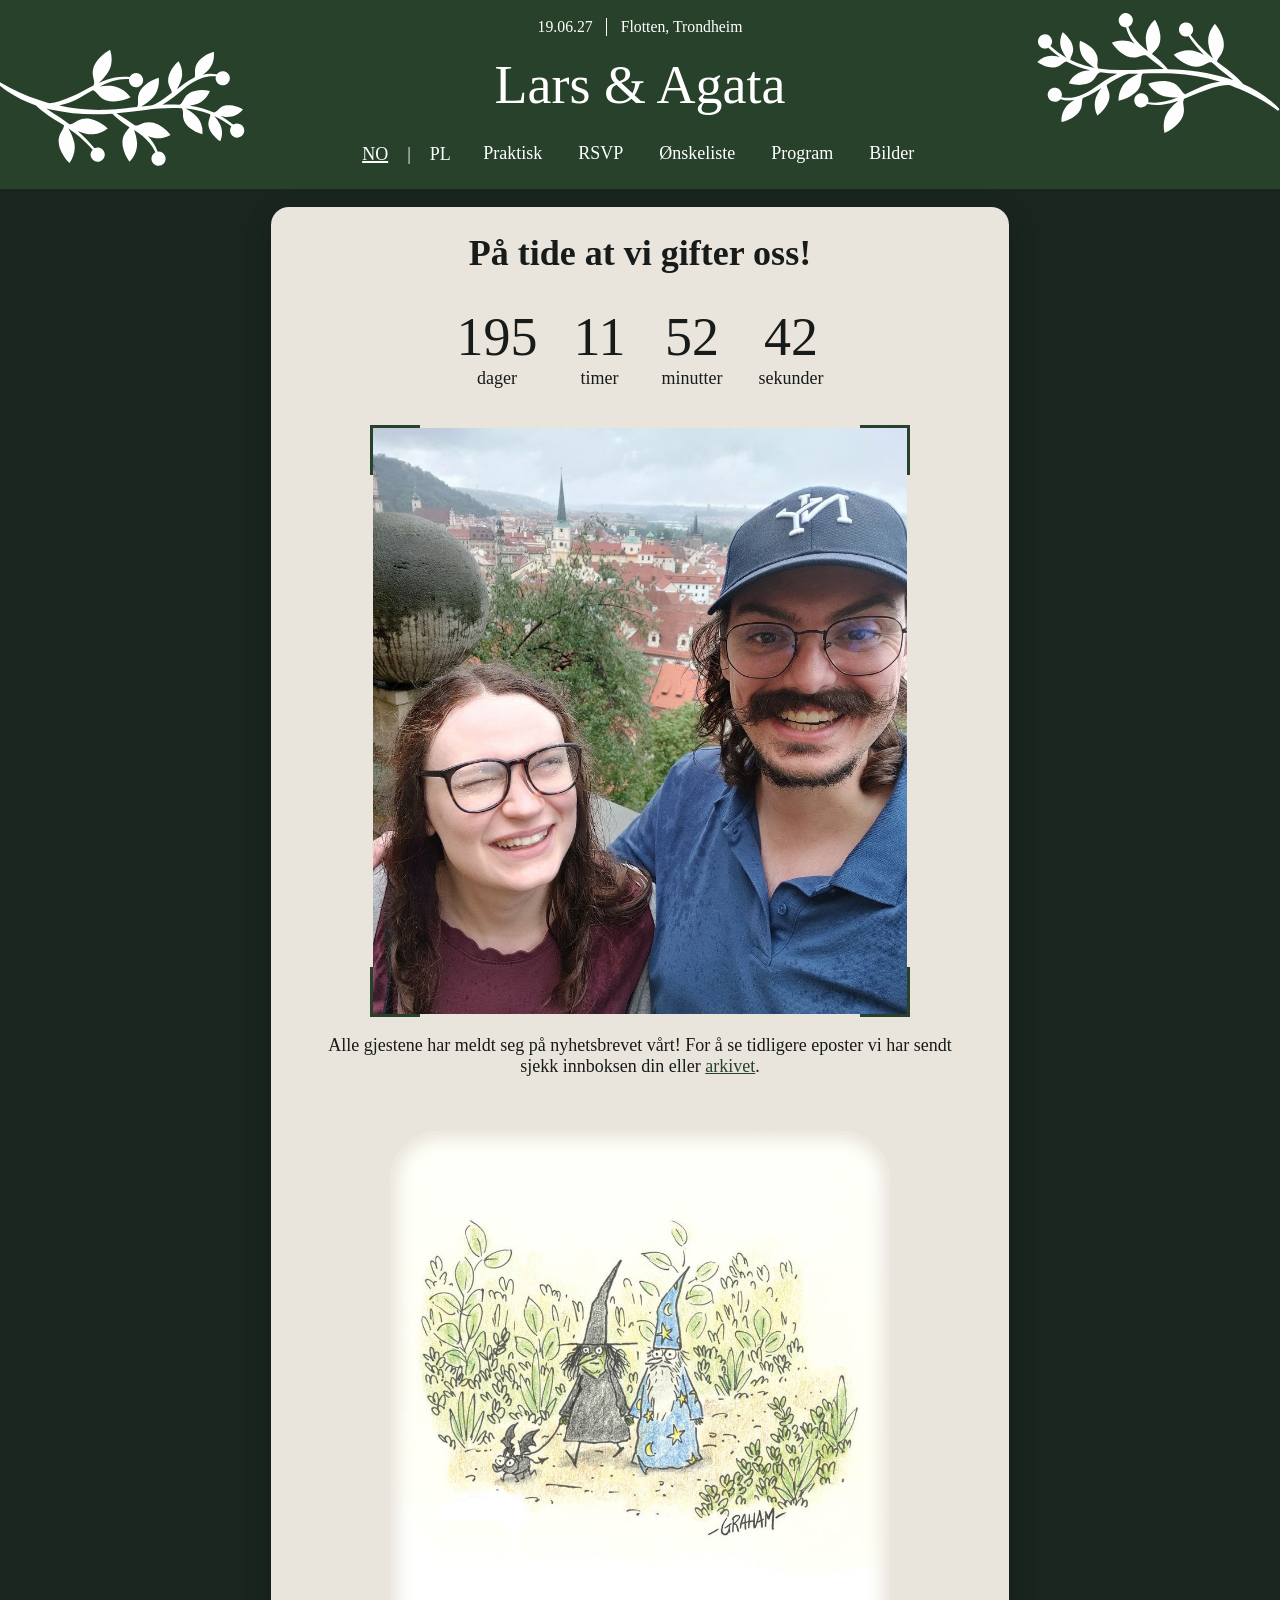
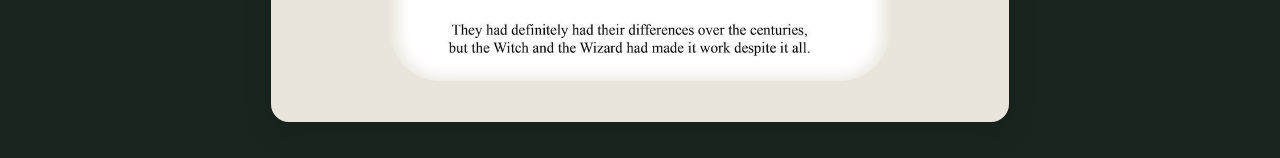
==== commit f276f6ac: "update home page info" ====
--- a/index.html
+++ b/index.html
@@ -38,7 +38,7 @@
                </div>
             </div>
             <img src="images/us.jpg" class="image-us" alt="Agata og Lars" />
-            <form
+            <!-- <form
                action="https://buttondown.com/api/emails/embed-subscribe/largehendrix"
                method="post"
             >
@@ -51,7 +51,8 @@
                   <input type="email" name="email" id="bd-email" />
                   <button type="submit" data-i18n="subscribe">Abonner</button>
                </div>
-            </form>
+            </form> -->
+            <p data-i18n="homeInfo"></p>
       </div>
 
          <div class="main--bottom">
--- a/style.css
+++ b/style.css
@@ -30,7 +30,7 @@
 html, body {
     margin: 0;
     font-size: 18px;
-
+    
 }
 body {
     display: flex;
@@ -50,9 +50,9 @@
     flex-direction: column;
     align-items: center;
     color: var(--color-text-on-primary);
-
-     @media only screen and (max-width: 450px) {
-     padding: 1rem .25rem; 
+    
+    @media only screen and (max-width: 450px) {
+        padding: 1rem .25rem; 
     }
 }
 
@@ -82,7 +82,7 @@
     @media only screen and (min-width: 690px) {
         display: none; 
     }
-
+    
 }
 
 .banner a {
@@ -104,7 +104,7 @@
     position: absolute;
     width:186px;
     height:198px;
-
+    
     @media only screen and (max-width: 1160px) {
         display: none;
     }
@@ -187,15 +187,15 @@
     --s: 50px; /* the size on the corner */
     border: 3px solid var(--color-primary);
     mask:
-        conic-gradient(at var(--s) var(--s),#0000 75%,#000 0)
-        0 0/calc(100% - var(--s)) calc(100% - var(--s)),
-        linear-gradient(#000 0 0) content-box;
-
+    conic-gradient(at var(--s) var(--s),#0000 75%,#000 0)
+    0 0/calc(100% - var(--s)) calc(100% - var(--s)),
+    linear-gradient(#000 0 0) content-box;
+    
     @media only screen and (max-width: 560px) {
         width: 100%;
         
     }
-
+    
 }
 
 #countdown {
@@ -278,13 +278,18 @@
     padding: 1rem;
     max-width: 20rem;
     margin-block-start: 1rem;
-
+    
     img {
         width: 100%;
     }
     a {
         font-size: 1.5rem;
     }
+}
+
+.account-info {
+    margin-inline: auto;
+    margin-block-start: 1rem;
 }
 
 .main--bottom {
